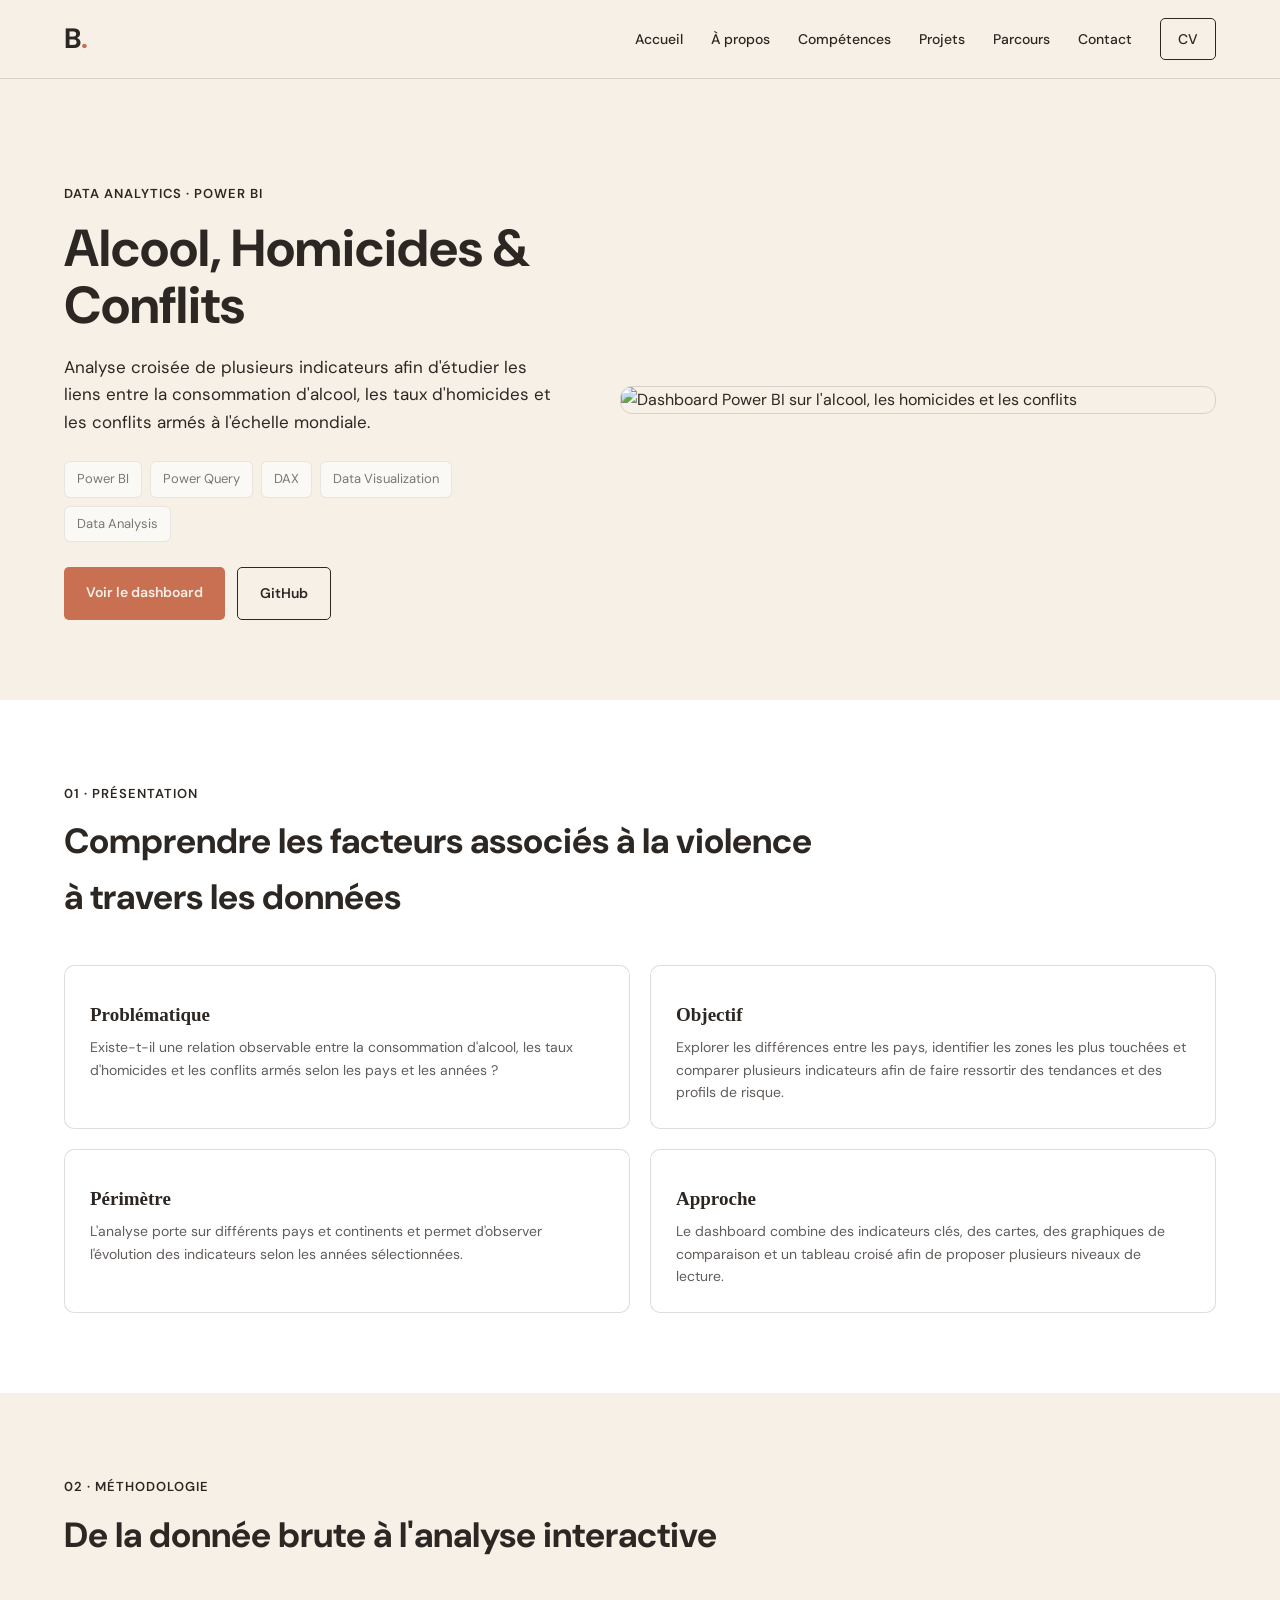
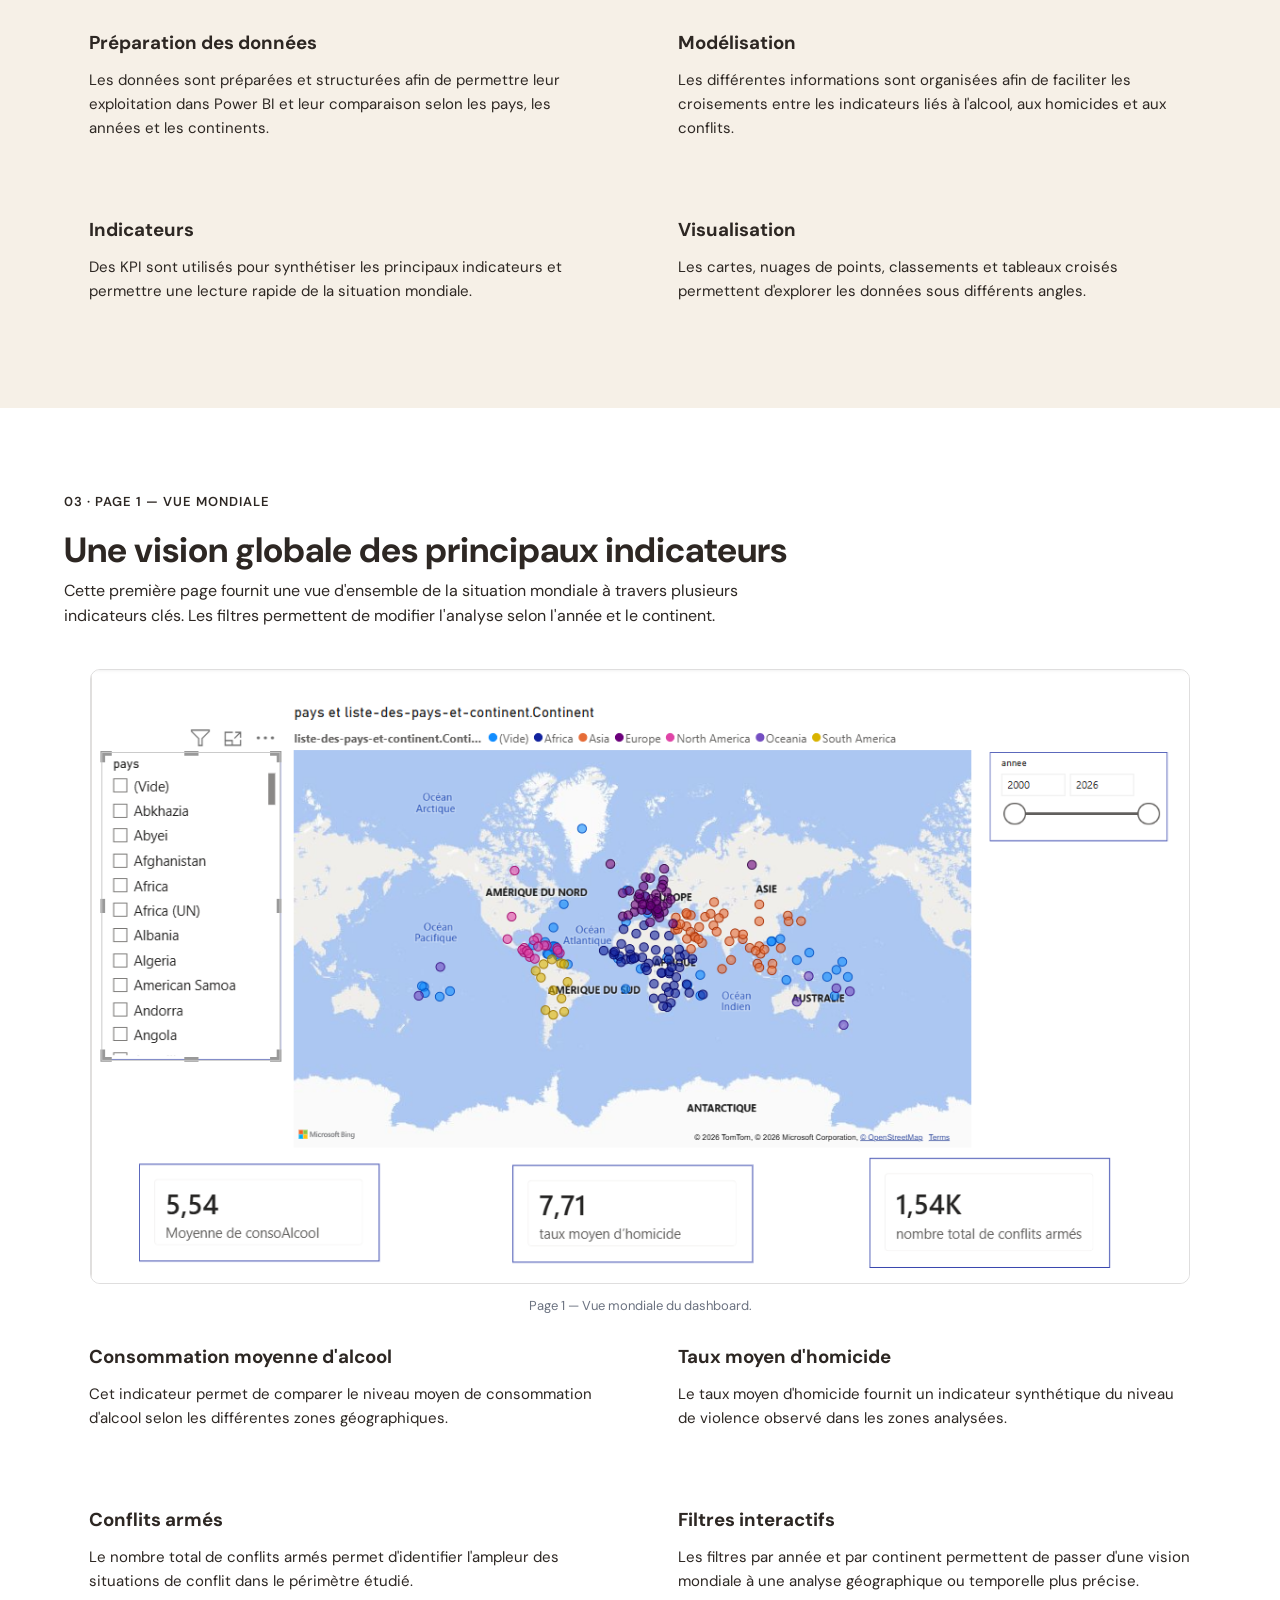
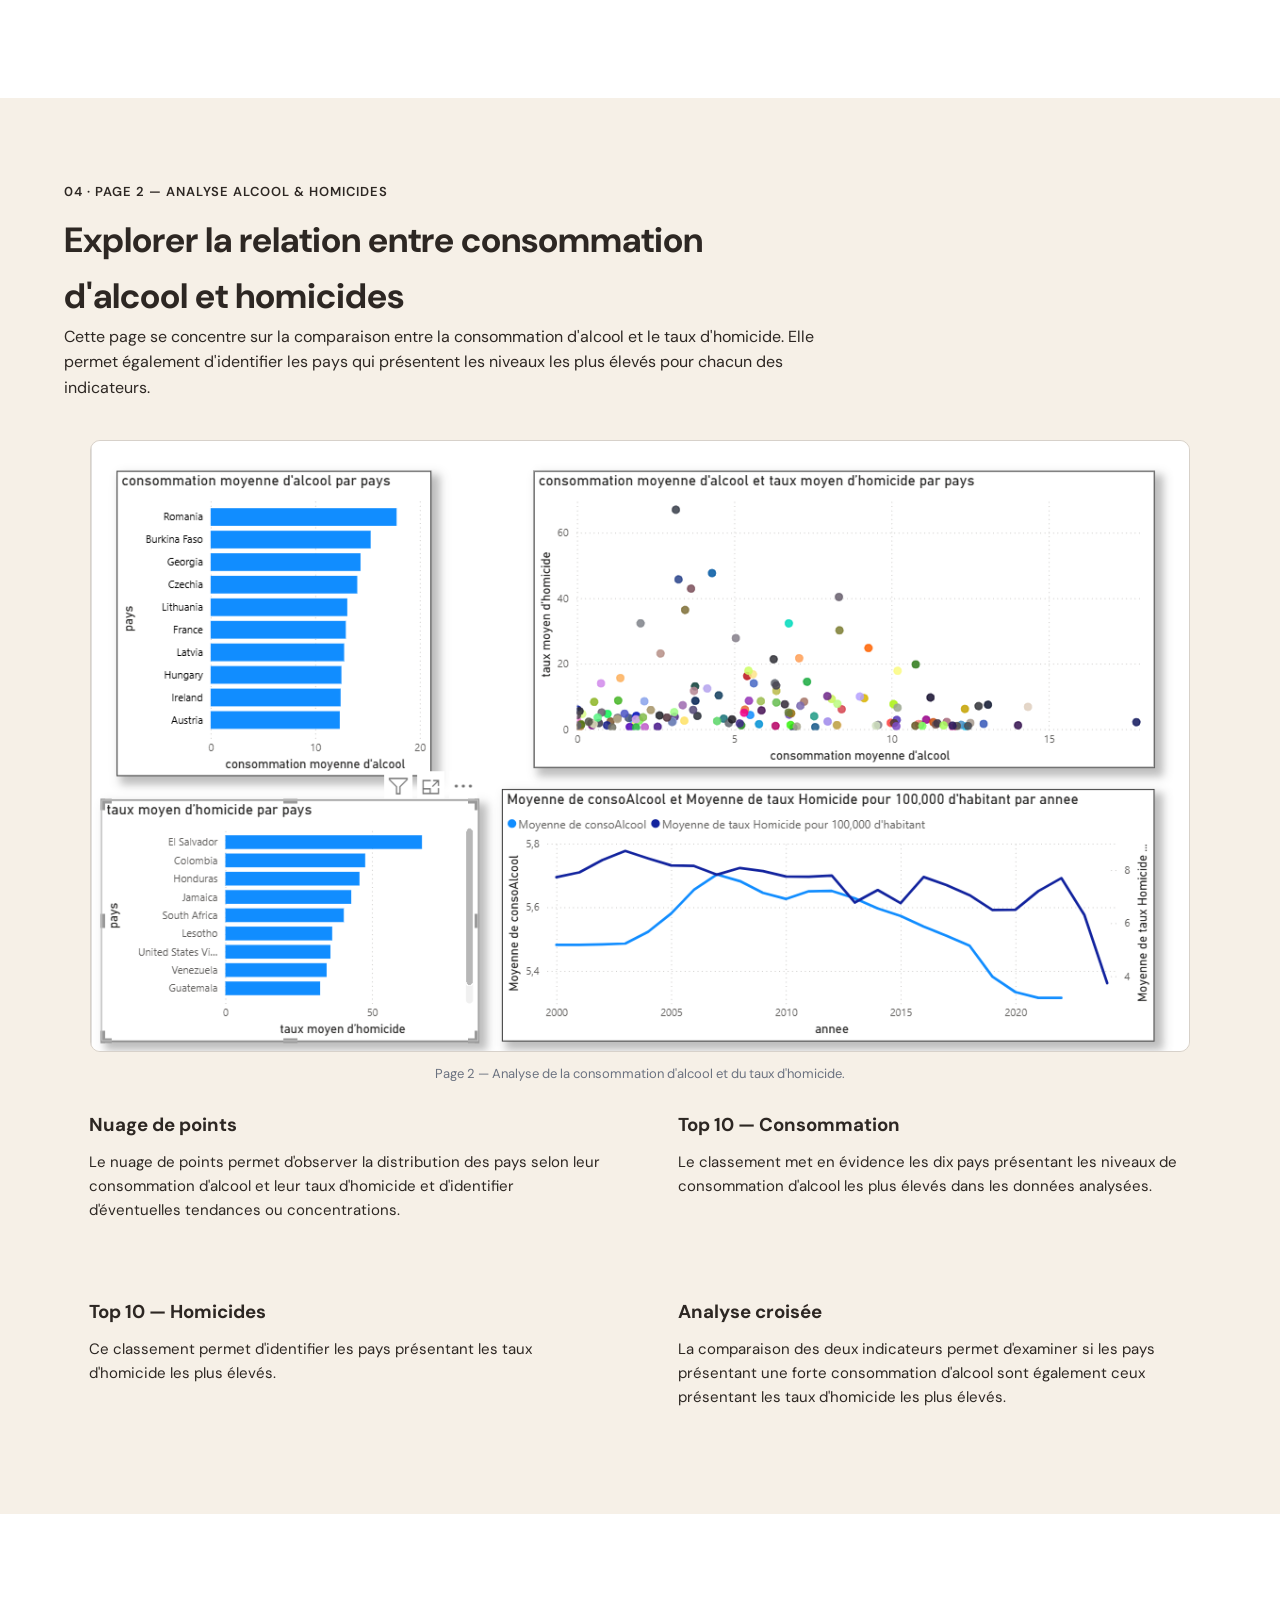
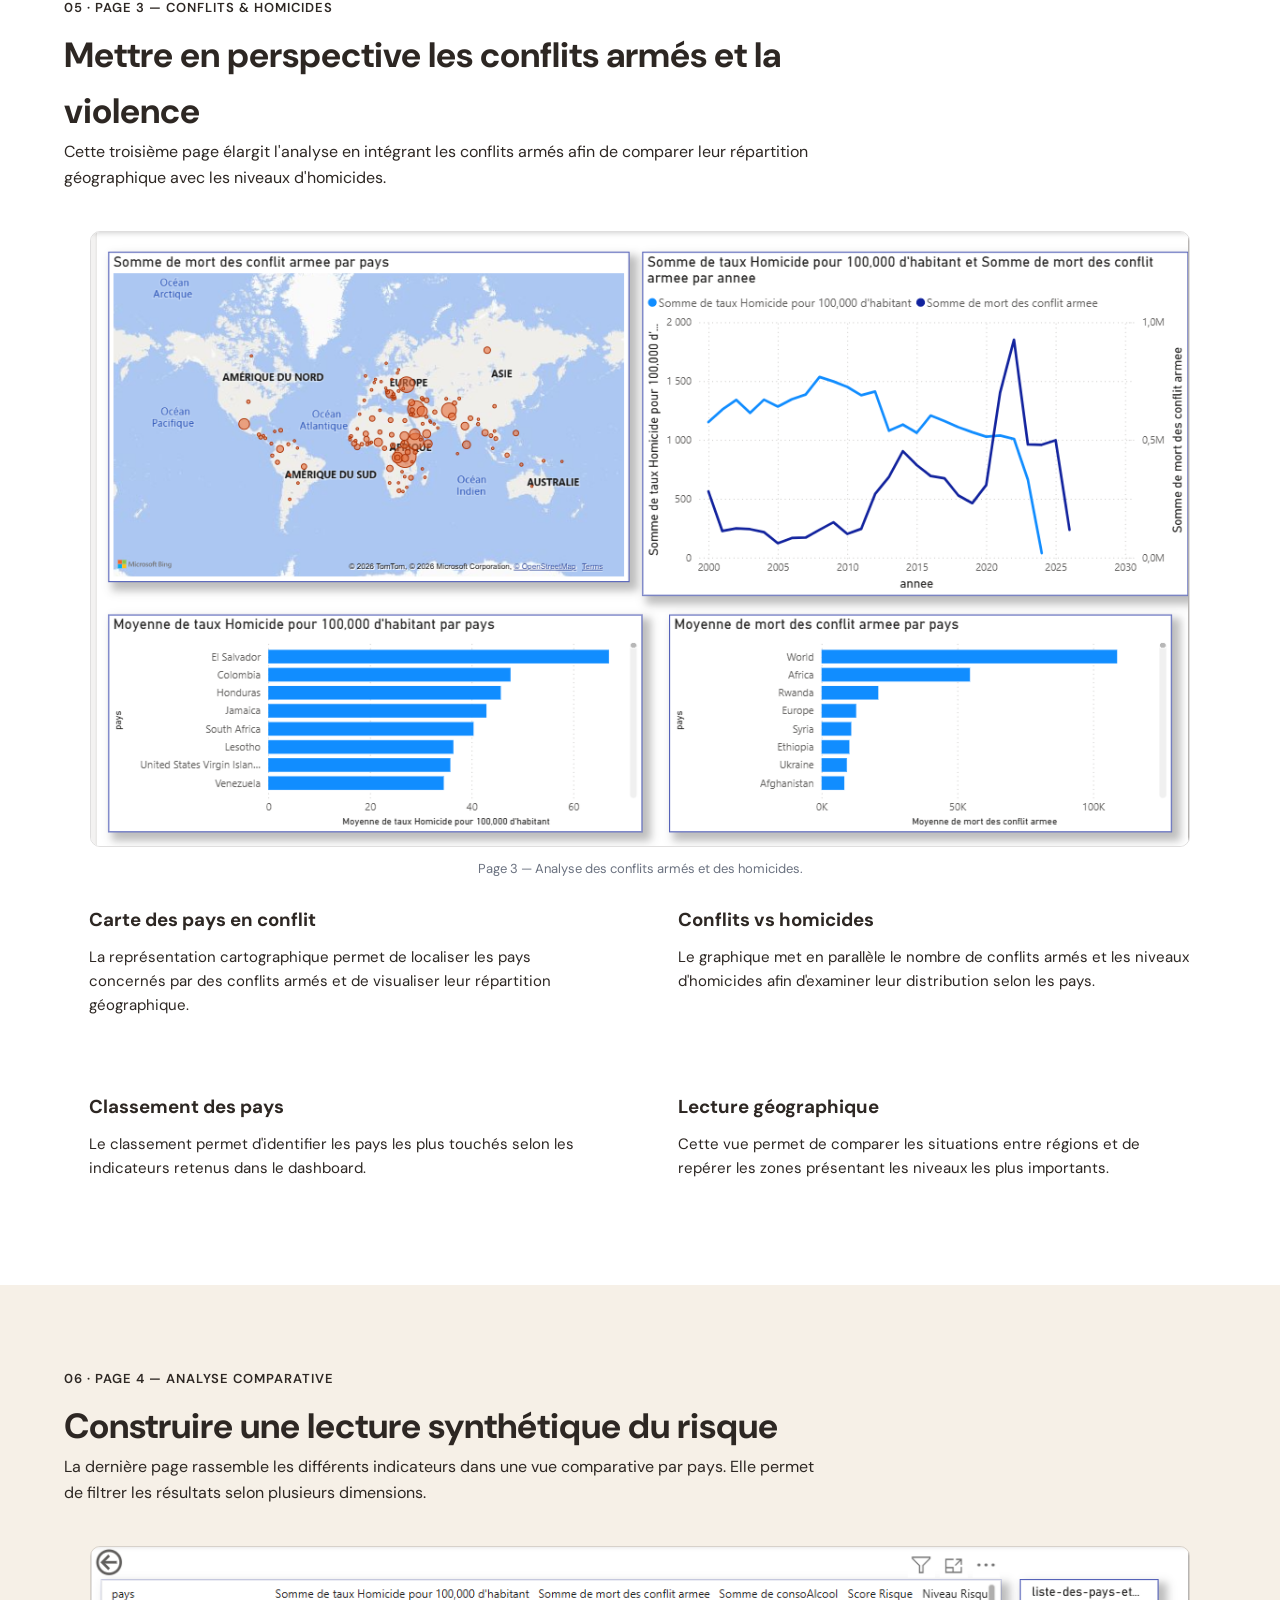
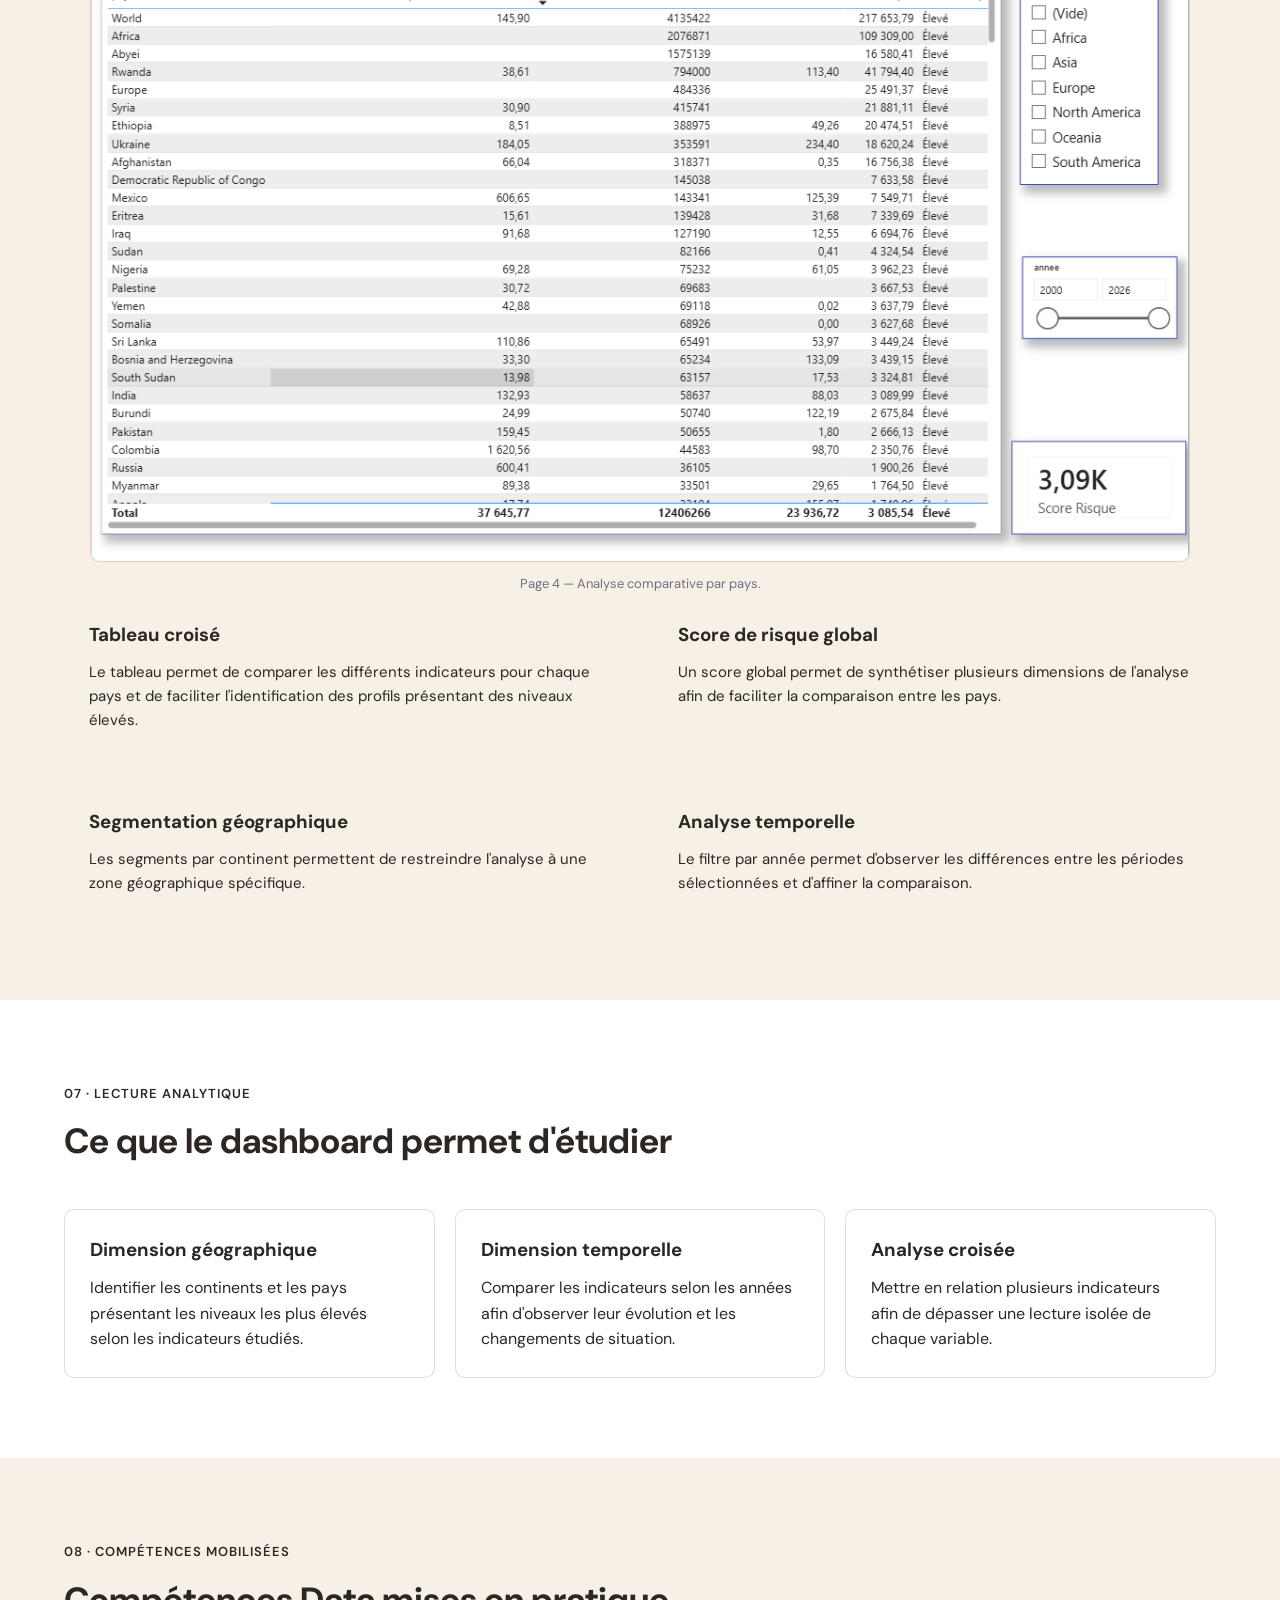
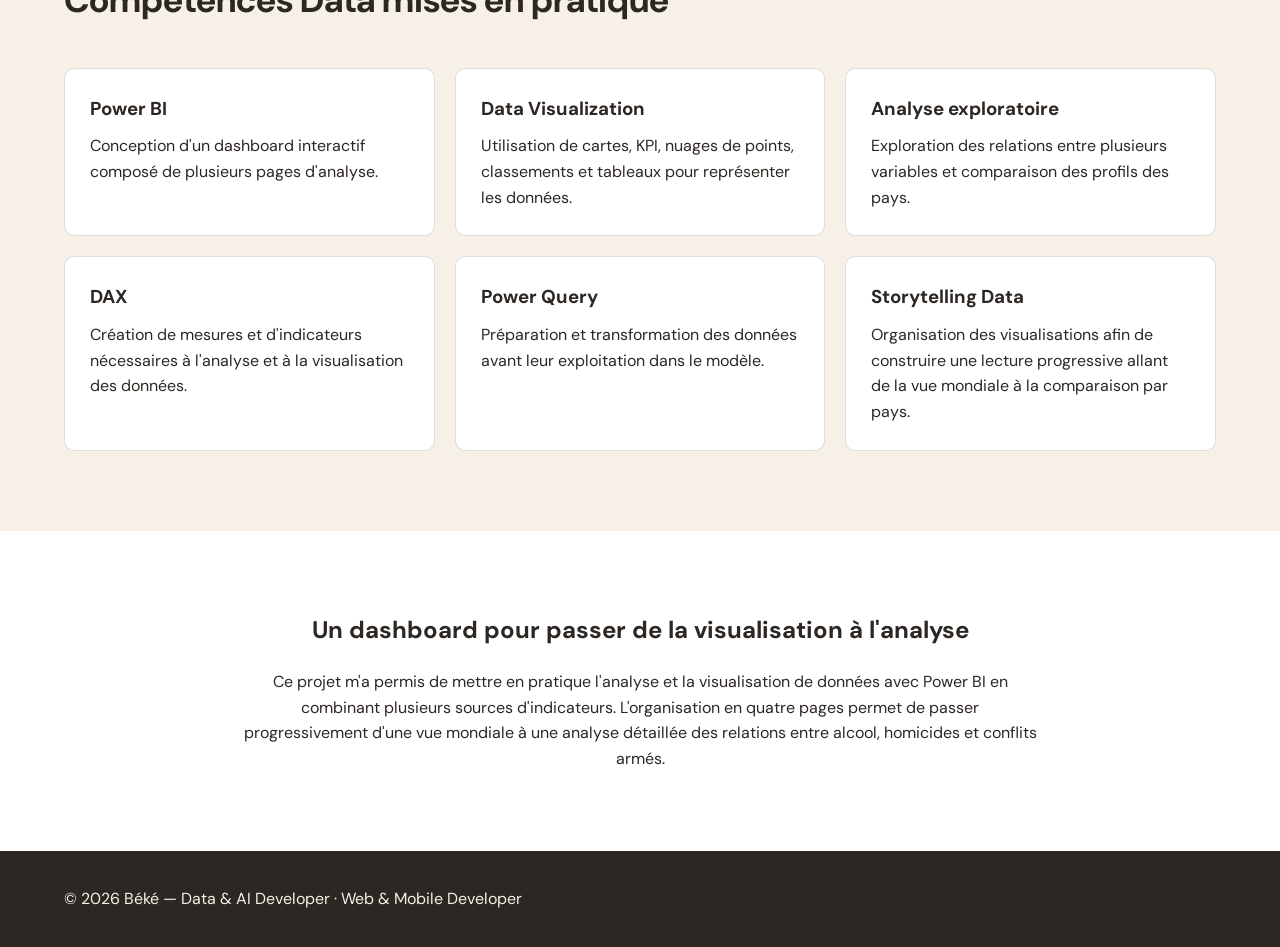
==== projets/alcool-homicides.html @ 89709f04 "modification de l'interface" ====
<!DOCTYPE html>
<html lang="fr">

<head>

    <meta charset="UTF-8">
    <meta name="viewport" content="width=device-width, initial-scale=1.0">

    <title>Alcool, Homicides & Conflits — Projet | Béké</title>

    <!-- Police -->
    <link rel="preconnect" href="https://fonts.googleapis.com">
    <link rel="preconnect" href="https://fonts.gstatic.com" crossorigin>

    <link
        href="https://fonts.googleapis.com/css2?family=DM+Sans:wght@400;500;600;700&display=swap"
        rel="stylesheet"
    >

    <!-- CSS principal -->
    <link rel="stylesheet" href="../css/style.css">

    <!-- CSS projets -->
    <link rel="stylesheet" href="../css/project-detail.css">

</head>


<body>


<!-- 
     NAVBAR
 -->

<header class="navbar">

    <div class="container nav-container">

        <a href="../index.html" class="logo">
            B<span>.</span>
        </a>

        <nav>

            <a href="../index.html">
                Accueil
            </a>

            <a href="../index.html#about">
                À propos
            </a>

            <a href="../index.html#skills">
                Compétences
            </a>

            <a href="../index.html#projects">
                Projets
            </a>

            <a href="../index.html#experience">
                Parcours
            </a>

            <a href="../index.html#contact">
                Contact
            </a>

            <a href="#" class="nav-cv">
                CV
            </a>

        </nav>

        <button
            class="menu-btn"
            aria-label="Ouvrir le menu"
        >
            ☰
        </button>

    </div>

</header>



<!-- PROJET -->

<main class="project-detail">


    <!-- HERO -->

    <section class="project-hero">

        <div class="container project-hero-grid">


            <!-- TEXTE -->

            <div>

                <span class="project-label">
                    DATA ANALYTICS · POWER BI
                </span>

                <h1>
                    Alcool, Homicides & Conflits
                </h1>

                <p>
                    Analyse croisée de plusieurs indicateurs afin
                    d'étudier les liens entre la consommation d'alcool,
                    les taux d'homicides et les conflits armés à
                    l'échelle mondiale.
                </p>


                <div class="project-tech">

                    <span>Power BI</span>
                    <span>Power Query</span>
                    <span>DAX</span>
                    <span>Data Visualization</span>
                    <span>Data Analysis</span>

                </div>


                <div class="project-actions">

                    <a href="#" class="btn-primary">
                        Voir le dashboard
                    </a>

                    <a href="#" class="btn-secondary">
                        GitHub
                    </a>

                </div>

            </div>


            <!-- IMAGE -->

            <div class="project-hero-image alcohol-hero-image">

                <img
                    src="../assets/projects/alcool-homicides/couverture.png"
                    alt="Dashboard Power BI sur l'alcool, les homicides et les conflits"
                >

            </div>

        </div>

    </section>



    <!-- PRESENTATION -->

    <section class="project-section">

        <div class="container">


            <div class="project-section-title">

                <span>
                    01 · Présentation
                </span>

                <h2>
                    Comprendre les facteurs associés à la violence
                    à travers les données
                </h2>

            </div>


            <div class="project-info-grid">


                <div class="project-info">

                    <h3>
                        Problématique
                    </h3>

                    <p>
                        Existe-t-il une relation observable entre la
                        consommation d'alcool, les taux d'homicides
                        et les conflits armés selon les pays et
                        les années ?
                    </p>

                </div>


                <div class="project-info">

                    <h3>
                        Objectif
                    </h3>

                    <p>
                        Explorer les différences entre les pays,
                        identifier les zones les plus touchées et
                        comparer plusieurs indicateurs afin de faire
                        ressortir des tendances et des profils de risque.
                    </p>

                </div>


                <div class="project-info">

                    <h3>
                        Périmètre
                    </h3>

                    <p>
                        L'analyse porte sur différents pays et
                        continents et permet d'observer l'évolution
                        des indicateurs selon les années sélectionnées.
                    </p>

                </div>


                <div class="project-info">

                    <h3>
                        Approche
                    </h3>

                    <p>
                        Le dashboard combine des indicateurs clés,
                        des cartes, des graphiques de comparaison
                        et un tableau croisé afin de proposer
                        plusieurs niveaux de lecture.
                    </p>

                </div>


            </div>

        </div>

    </section>



    <!-- MÉTHODOLOGIE -->

    <section class="project-section">

        <div class="container">


            <div class="project-section-title">

                <span>
                    02 · Méthodologie
                </span>

                <h2>
                    De la donnée brute à l'analyse interactive
                </h2>

            </div>


            <div class="analysis-grid">


                <div class="analysis-item">

                    <h3>
                        Préparation des données
                    </h3>

                    <p>
                        Les données sont préparées et structurées afin
                        de permettre leur exploitation dans Power BI
                        et leur comparaison selon les pays, les années
                        et les continents.
                    </p>

                </div>


                <div class="analysis-item">

                    <h3>
                        Modélisation
                    </h3>

                    <p>
                        Les différentes informations sont organisées
                        afin de faciliter les croisements entre les
                        indicateurs liés à l'alcool, aux homicides
                        et aux conflits.
                    </p>

                </div>


                <div class="analysis-item">

                    <h3>
                        Indicateurs
                    </h3>

                    <p>
                        Des KPI sont utilisés pour synthétiser les
                        principaux indicateurs et permettre une lecture
                        rapide de la situation mondiale.
                    </p>

                </div>


                <div class="analysis-item">

                    <h3>
                        Visualisation
                    </h3>

                    <p>
                        Les cartes, nuages de points, classements et
                        tableaux croisés permettent d'explorer les
                        données sous différents angles.
                    </p>

                </div>


            </div>

        </div>

    </section>



    <!-- PAGE 1 -->

    <section class="project-section dashboard-page">

        <div class="container">


            <div class="project-section-title">

                <span>
                    03 · Page 1 — Vue mondiale
                </span>

                <h2>
                    Une vision globale des principaux indicateurs
                </h2>

                <p>
                    Cette première page fournit une vue d'ensemble
                    de la situation mondiale à travers plusieurs
                    indicateurs clés. Les filtres permettent de
                    modifier l'analyse selon l'année et le continent.
                </p>

            </div>


            <div class="dashboard-container">

                <img
                    src="../images/alcool_1.png"
                    alt="Page 1 du dashboard - Vue mondiale"
                >

                <p class="image-caption">
                    Page 1 — Vue mondiale du dashboard.
                </p>

            </div>


            <div class="analysis-grid dashboard-analysis">


                <div class="analysis-item">

                    <h3>
                        Consommation moyenne d'alcool
                    </h3>

                    <p>
                        Cet indicateur permet de comparer le niveau
                        moyen de consommation d'alcool selon les
                        différentes zones géographiques.
                    </p>

                </div>


                <div class="analysis-item">

                    <h3>
                        Taux moyen d'homicide
                    </h3>

                    <p>
                        Le taux moyen d'homicide fournit un indicateur
                        synthétique du niveau de violence observé
                        dans les zones analysées.
                    </p>

                </div>


                <div class="analysis-item">

                    <h3>
                        Conflits armés
                    </h3>

                    <p>
                        Le nombre total de conflits armés permet
                        d'identifier l'ampleur des situations de conflit
                        dans le périmètre étudié.
                    </p>

                </div>


                <div class="analysis-item">

                    <h3>
                        Filtres interactifs
                    </h3>

                    <p>
                        Les filtres par année et par continent permettent
                        de passer d'une vision mondiale à une analyse
                        géographique ou temporelle plus précise.
                    </p>

                </div>


            </div>

        </div>

    </section>



    <!-- PAGE 2 -->

    <section class="project-section dashboard-page">

        <div class="container">


            <div class="project-section-title">

                <span>
                    04 · Page 2 — Analyse alcool & homicides
                </span>

                <h2>
                    Explorer la relation entre consommation d'alcool
                    et homicides
                </h2>

                <p>
                    Cette page se concentre sur la comparaison entre
                    la consommation d'alcool et le taux d'homicide.
                    Elle permet également d'identifier les pays qui
                    présentent les niveaux les plus élevés pour
                    chacun des indicateurs.
                </p>

            </div>


            <div class="dashboard-container">

                <img
                    src="../images/alcool_2.png"
                    alt="Page 2 du dashboard - Analyse alcool et homicides"
                >

                <p class="image-caption">
                    Page 2 — Analyse de la consommation d'alcool
                    et du taux d'homicide.
                </p>

            </div>


            <div class="analysis-grid dashboard-analysis">


                <div class="analysis-item">

                    <h3>
                        Nuage de points
                    </h3>

                    <p>
                        Le nuage de points permet d'observer la
                        distribution des pays selon leur consommation
                        d'alcool et leur taux d'homicide et d'identifier
                        d'éventuelles tendances ou concentrations.
                    </p>

                </div>


                <div class="analysis-item">

                    <h3>
                        Top 10 — Consommation
                    </h3>

                    <p>
                        Le classement met en évidence les dix pays
                        présentant les niveaux de consommation d'alcool
                        les plus élevés dans les données analysées.
                    </p>

                </div>


                <div class="analysis-item">

                    <h3>
                        Top 10 — Homicides
                    </h3>

                    <p>
                        Ce classement permet d'identifier les pays
                        présentant les taux d'homicide les plus élevés.
                    </p>

                </div>


                <div class="analysis-item">

                    <h3>
                        Analyse croisée
                    </h3>

                    <p>
                        La comparaison des deux indicateurs permet
                        d'examiner si les pays présentant une forte
                        consommation d'alcool sont également ceux
                        présentant les taux d'homicide les plus élevés.
                    </p>

                </div>


            </div>

        </div>

    </section>



    <!-- PAGE 3 -->

    <section class="project-section dashboard-page">

        <div class="container">


            <div class="project-section-title">

                <span>
                    05 · Page 3 — Conflits & homicides
                </span>

                <h2>
                    Mettre en perspective les conflits armés
                    et la violence
                </h2>

                <p>
                    Cette troisième page élargit l'analyse en intégrant
                    les conflits armés afin de comparer leur répartition
                    géographique avec les niveaux d'homicides.
                </p>

            </div>


            <div class="dashboard-container">

                <img
                    src="../images/alcool_3.png"
                    alt="Page 3 du dashboard - Analyse conflits et homicides"
                >

                <p class="image-caption">
                    Page 3 — Analyse des conflits armés et des homicides.
                </p>

            </div>


            <div class="analysis-grid dashboard-analysis">


                <div class="analysis-item">

                    <h3>
                        Carte des pays en conflit
                    </h3>

                    <p>
                        La représentation cartographique permet de
                        localiser les pays concernés par des conflits
                        armés et de visualiser leur répartition
                        géographique.
                    </p>

                </div>


                <div class="analysis-item">

                    <h3>
                        Conflits vs homicides
                    </h3>

                    <p>
                        Le graphique met en parallèle le nombre de
                        conflits armés et les niveaux d'homicides afin
                        d'examiner leur distribution selon les pays.
                    </p>

                </div>


                <div class="analysis-item">

                    <h3>
                        Classement des pays
                    </h3>

                    <p>
                        Le classement permet d'identifier les pays
                        les plus touchés selon les indicateurs retenus
                        dans le dashboard.
                    </p>

                </div>


                <div class="analysis-item">

                    <h3>
                        Lecture géographique
                    </h3>

                    <p>
                        Cette vue permet de comparer les situations
                        entre régions et de repérer les zones présentant
                        les niveaux les plus importants.
                    </p>

                </div>


            </div>

        </div>

    </section>



    <!-- PAGE 4 -->

    <section class="project-section dashboard-page">

        <div class="container">


            <div class="project-section-title">

                <span>
                    06 · Page 4 — Analyse comparative
                </span>

                <h2>
                    Construire une lecture synthétique du risque
                </h2>

                <p>
                    La dernière page rassemble les différents
                    indicateurs dans une vue comparative par pays.
                    Elle permet de filtrer les résultats selon
                    plusieurs dimensions.
                </p>

            </div>


            <div class="dashboard-container">

                <img
                    src="../images/alcool_4.png"
                    alt="Page 4 du dashboard - Analyse comparative"
                >

                <p class="image-caption">
                    Page 4 — Analyse comparative par pays.
                </p>

            </div>


            <div class="analysis-grid dashboard-analysis">


                <div class="analysis-item">

                    <h3>
                        Tableau croisé
                    </h3>

                    <p>
                        Le tableau permet de comparer les différents
                        indicateurs pour chaque pays et de faciliter
                        l'identification des profils présentant
                        des niveaux élevés.
                    </p>

                </div>


                <div class="analysis-item">

                    <h3>
                        Score de risque global
                    </h3>

                    <p>
                        Un score global permet de synthétiser plusieurs
                        dimensions de l'analyse afin de faciliter
                        la comparaison entre les pays.
                    </p>

                </div>


                <div class="analysis-item">

                    <h3>
                        Segmentation géographique
                    </h3>

                    <p>
                        Les segments par continent permettent de
                        restreindre l'analyse à une zone géographique
                        spécifique.
                    </p>

                </div>


                <div class="analysis-item">

                    <h3>
                        Analyse temporelle
                    </h3>

                    <p>
                        Le filtre par année permet d'observer les
                        différences entre les périodes sélectionnées
                        et d'affiner la comparaison.
                    </p>

                </div>


            </div>

        </div>

    </section>



    <!-- PRINCIPAUX ENSEIGNEMENTS -->

    <section class="project-section">

        <div class="container">


            <div class="project-section-title">

                <span>
                    07 · Lecture analytique
                </span>

                <h2>
                    Ce que le dashboard permet d'étudier
                </h2>

            </div>


            <div class="insights">


                <div class="insight">

                    <h3>
                        Dimension géographique
                    </h3>

                    <p>
                        Identifier les continents et les pays présentant
                        les niveaux les plus élevés selon les indicateurs
                        étudiés.
                    </p>

                </div>


                <div class="insight">

                    <h3>
                        Dimension temporelle
                    </h3>

                    <p>
                        Comparer les indicateurs selon les années afin
                        d'observer leur évolution et les changements
                        de situation.
                    </p>

                </div>


                <div class="insight">

                    <h3>
                        Analyse croisée
                    </h3>

                    <p>
                        Mettre en relation plusieurs indicateurs afin
                        de dépasser une lecture isolée de chaque
                        variable.
                    </p>

                </div>


            </div>

        </div>

    </section>



    <!-- COMPÉTENCES -->

    <section class="project-section">

        <div class="container">


            <div class="project-section-title">

                <span>
                    08 · Compétences mobilisées
                </span>

                <h2>
                    Compétences Data mises en pratique
                </h2>

            </div>


            <div class="insights">


                <div class="insight">

                    <h3>
                        Power BI
                    </h3>

                    <p>
                        Conception d'un dashboard interactif composé
                        de plusieurs pages d'analyse.
                    </p>

                </div>


                <div class="insight">

                    <h3>
                        Data Visualization
                    </h3>

                    <p>
                        Utilisation de cartes, KPI, nuages de points,
                        classements et tableaux pour représenter
                        les données.
                    </p>

                </div>


                <div class="insight">

                    <h3>
                        Analyse exploratoire
                    </h3>

                    <p>
                        Exploration des relations entre plusieurs
                        variables et comparaison des profils des pays.
                    </p>

                </div>


                <div class="insight">

                    <h3>
                        DAX
                    </h3>

                    <p>
                        Création de mesures et d'indicateurs nécessaires
                        à l'analyse et à la visualisation des données.
                    </p>

                </div>


                <div class="insight">

                    <h3>
                        Power Query
                    </h3>

                    <p>
                        Préparation et transformation des données
                        avant leur exploitation dans le modèle.
                    </p>

                </div>


                <div class="insight">

                    <h3>
                        Storytelling Data
                    </h3>

                    <p>
                        Organisation des visualisations afin de
                        construire une lecture progressive allant
                        de la vue mondiale à la comparaison par pays.
                    </p>

                </div>


            </div>

        </div>

    </section>



    <!-- CONCLUSION -->

    <section class="project-section">

        <div class="container">


            <div class="project-conclusion">

                <h2>
                    Un dashboard pour passer de la visualisation
                    à l'analyse
                </h2>

                <p>
                    Ce projet m'a permis de mettre en pratique
                    l'analyse et la visualisation de données avec
                    Power BI en combinant plusieurs sources
                    d'indicateurs. L'organisation en quatre pages
                    permet de passer progressivement d'une vue
                    mondiale à une analyse détaillée des relations
                    entre alcool, homicides et conflits armés.
                </p>

            </div>

        </div>

    </section>


</main>



<!-- 
     FOOTER
 -->

<footer>

    <div class="container">

        <p>
            © 2026 Béké — Data & AI Developer · Web & Mobile Developer
        </p>

    </div>

</footer>


</body>
</html>
---- css/style.css ----
/* RESET*/

* {
    margin: 0;
    padding: 0;
    box-sizing: border-box;
    scroll-behavior: smooth;
}


:root {

    --cream: #F6F0E7;
    --terracotta: #C96F52;
    --beige: #E9DED1;
    --peach: #F3E2D8;
    --brown: #2D2723;

    --border: rgba(45, 39, 35, .15);

}


body {

    font-family: "DM Sans", sans-serif;

    background: var(--cream);

    color: var(--brown);

    line-height: 1.6;

}


img {

    max-width: 100%;
    display: block;

}


a {

    text-decoration: none;
    color: inherit;

}


button,
input,
textarea {

    font-family: inherit;

}


.container {

    width: min(90%, 1200px);

    margin: auto;

}


/* NAVBAR */

.navbar {

    position: fixed;

    top: 0;
    left: 0;

    width: 100%;

    background: rgba(246, 240, 231, .96);

    border-bottom: 1px solid var(--border);

    z-index: 1000;

}


.nav-container {

    height: 78px;

    display: flex;

    align-items: center;

    justify-content: space-between;

}


.logo {

    font-size: 28px;

    font-weight: 700;

    letter-spacing: -1px;

}


.logo span {

    color: var(--terracotta);

}



nav {

    display: flex;

    align-items: center;

    gap: 28px;

}


nav a {

    font-size: 14px;

    font-weight: 500;

    transition: .25s;

}


nav a:hover {

    color: var(--terracotta);

}


.nav-cv {

    padding: 9px 17px;

    border: 1px solid var(--brown);

    border-radius: 5px;

}


.nav-cv:hover {

    background: var(--brown);

    color: var(--cream);

}


.menu-btn {

    display: none;

    border: none;

    background: transparent;

    font-size: 25px;

    cursor: pointer;

    color: var(--brown);

}


/* HERO*/

.hero {

    min-height: 100vh;

    padding-top: 150px;
    padding-bottom: 100px;

    display: flex;

    align-items: center;

}


.hero-grid {

    display: grid;

    grid-template-columns: 1.05fr .95fr;

    gap: 80px;

    align-items: center;

}


.status {

    display: inline-flex;

    align-items: center;

    gap: 9px;

    padding: 7px 13px;

    background: var(--peach);

    border-radius: 30px;

    font-size: 12px;

    font-weight: 600;

    margin-bottom: 18px;

}


.status span {

    width: 7px;
    height: 7px;

    background: var(--terracotta);

    border-radius: 50%;

}


.location {

    font-size: 13px;

    margin-bottom: 28px;

    opacity: .7;

}


.hero h1 {

    font-family: "Playfair Display", serif;

    font-size: clamp(45px, 6vw, 78px);

    line-height: 1.02;

    letter-spacing: -2px;

    max-width: 800px;

}


.hero h1 em {

    color: var(--terracotta);

    font-style: normal;

}


.hero-description {

    max-width: 620px;

    margin-top: 30px;

    font-size: 17px;

    color: rgba(45,39,35,.78);

}


.hero-description strong {

    color: var(--brown);

}


.hero-actions {

    display: flex;

    gap: 14px;

    margin-top: 35px;

}


.btn-primary,
.btn-secondary {

    padding: 14px 22px;

    border-radius: 5px;

    font-size: 14px;

    font-weight: 600;

    transition: .25s;

}


.btn-primary {

    background: var(--terracotta);

    color: var(--cream);

}


.btn-primary:hover {

    background: var(--brown);

}


.btn-primary span {

    margin-left: 10px;

}


.btn-secondary {

    border: 1px solid var(--brown);

}


.btn-secondary:hover {

    background: var(--brown);

    color: var(--cream);

}


.hero-tech {

    display: flex;

    gap: 10px;

    flex-wrap: wrap;

    margin-top: 45px;

}


.hero-tech span {

    padding: 6px 12px;

    border: 1px solid var(--border);

    font-size: 11px;

    border-radius: 3px;

}


/* HERO VISUAL */

.hero-visual {

    position: relative;

    min-height: 550px;

    display: flex;

    align-items: center;

    justify-content: center;

}


.visual-frame {

    width: 390px;
    height: 480px;

    background: var(--beige);

    padding: 14px;

    transform: rotate(2deg);

}


.visual-frame img {

    width: 100%;
    height: 100%;

    object-fit: cover;

    filter: saturate(.85);

}


.data-decoration {

    position: absolute;

    right: 0;

    bottom: 30px;

    width: 150px;

    padding: 18px;

    background: var(--brown);

    color: var(--cream);

}


.data-line {

    height: 1px;

    background: var(--terracotta);

    margin-bottom: 15px;

}


.data-bars {

    height: 60px;

    display: flex;

    align-items: end;

    gap: 7px;

}


.data-bars span {

    width: 14px;

    background: var(--terracotta);

}


.data-bars span:nth-child(1) {
    height: 25%;
}

.data-bars span:nth-child(2) {
    height: 55%;
}

.data-bars span:nth-child(3) {
    height: 40%;
}

.data-bars span:nth-child(4) {
    height: 80%;
}

.data-bars span:nth-child(5) {
    height: 65%;
}


.data-decoration small {

    display: block;

    margin-top: 14px;

    font-size: 9px;

    letter-spacing: 2px;

}


.code-decoration {

    position: absolute;

    left: 20px;

    top: 70px;

    color: var(--terracotta);

    font-size: 28px;

    font-weight: 700;

}


/* GENERAL SECTIONS*/

section {

    padding: 110px 0;

}


.section-label {

    font-size: 11px;

    letter-spacing: 2px;

    font-weight: 700;

    color: var(--terracotta);

    margin-bottom: 40px;

}


.section-heading {

    max-width: 750px;

    margin-bottom: 65px;

}


.section-heading h2,
.about-grid h2 {

    font-family: "Playfair Display", serif;

    font-size: clamp(38px, 5vw, 62px);

    line-height: 1.08;

    letter-spacing: -1px;

}


.section-heading h2 span,
.about-grid h2 span,
.contact h2 span {

    color: var(--terracotta);

}


.section-heading p {

    margin-top: 20px;

    max-width: 550px;

    opacity: .7;

}


/* ABOUT */

.about {

    background: var(--beige);

}


.about-grid {

    display: grid;

    grid-template-columns: 1fr 1fr;

    gap: 100px;

    align-items: start;

}


.about-text {

    max-width: 560px;

}


.about-text p {

    margin-bottom: 20px;

    font-size: 16px;

}


.text-link {

    display: inline-block;

    margin-top: 15px;

    font-weight: 600;

    color: var(--terracotta);

}


.about-numbers {

    display: grid;

    grid-template-columns: repeat(4,1fr);

    margin-top: 80px;

    border-top: 1px solid var(--border);

}


.about-numbers div {

    padding: 25px 10px;

    border-right: 1px solid var(--border);

}


.about-numbers strong {

    display: block;

    font-family: "Playfair Display", serif;

    font-size: 32px;

}


.about-numbers span {

    font-size: 13px;

    opacity: .7;

}


/* SKILLS */

.skills {

    background: var(--cream);

}


.skills-list {

    border-top: 1px solid var(--border);

}


.skill-row {

    display: grid;

    grid-template-columns: 260px 1fr;

    gap: 40px;

    padding: 32px 0;

    border-bottom: 1px solid var(--border);

}


.skill-title {

    font-weight: 700;

    font-size: 14px;

}


.skill-title span {

    color: var(--terracotta);

    margin-right: 15px;

}


.skill-tags {

    display: flex;

    flex-wrap: wrap;

    gap: 9px;

}


.skill-tags span {

    background: var(--peach);

    padding: 8px 13px;

    font-size: 12px;

}


/* PROJECTS */

.projects {

    background: var(--brown);

    color: var(--cream);

}


.projects .section-label {

    color: var(--terracotta);

}


.projects-heading p {

    color: rgba(246,240,231,.7);

}


.project-grid {

    display: grid;

    grid-template-columns: repeat(2, 1fr);

    gap: 35px;

}


.project-card {

    background: var(--cream);

    color: var(--brown);

}


.project-large {

    grid-column: span 2;

}


.project-image {

    height: 360px;

    position: relative;

    overflow: hidden;

    background: var(--beige);

}


.project-card:not(.project-large) .project-image {

    height: 300px;

}


.project-image img {

    width: 100%;
    height: 100%;

    object-fit: cover;

    transition: .4s;

}


.project-card:hover .project-image img {

    transform: scale(1.025);

}


.project-number {

    position: absolute;

    top: 15px;
    right: 15px;

    background: var(--cream);

    color: var(--brown);

    padding: 7px 10px;

    font-size: 11px;

}


.project-info {

    padding: 28px;

}


.project-meta {

    display: flex;

    justify-content: space-between;

    font-size: 10px;

    letter-spacing: 1.5px;

    color: var(--terracotta);

    font-weight: 700;

}


.project-info h3 {

    font-family: "Playfair Display", serif;

    font-size: 31px;

    margin: 14px 0;

    line-height: 1.1;

}


.project-info p {

    max-width: 650px;

    font-size: 14px;

    opacity: .75;

}


.project-tech {

    margin-top: 20px;

    font-size: 11px;

    opacity: .6;

}


.project-link {

    display: inline-flex;

    gap: 12px;

    margin-top: 25px;

    color: var(--terracotta);

    font-size: 13px;

    font-weight: 700;

}


/* JOURNEY */

.journey {

    background: var(--cream);

}


.timeline {

    max-width: 850px;

    margin-left: auto;

}


.timeline-item {

    padding: 35px 0;

    border-top: 1px solid var(--border);

}


.timeline-date {

    color: var(--terracotta);

    font-size: 12px;

    font-weight: 700;

}


.timeline-item h3 {

    font-family: "Playfair Display", serif;

    font-size: 27px;

    margin: 8px 0;

}


.timeline-item p {

    max-width: 600px;

    font-size: 14px;

    opacity: .7;

}


/* CONTACT */

.contact {

    background: var(--peach);

}


.contact-box {

    display: grid;

    grid-template-columns: 1.3fr .7fr;

    gap: 80px;

    align-items: end;

}


.contact h2 {

    font-family: "Playfair Display", serif;

    font-size: clamp(40px, 5vw, 65px);

    line-height: 1.05;

}


.contact p {

    margin-top: 20px;

    opacity: .7;

}


.contact-links {

    display: flex;

    flex-direction: column;

    gap: 13px;

}


.contact-links a {

    font-size: 14px;

    border-bottom: 1px solid var(--border);

    padding-bottom: 10px;

}


.contact-links a:hover {

    color: var(--terracotta);

}


.contact-form {

    max-width: 700px;

    margin: 70px auto 0;

    display: flex;

    flex-direction: column;

    gap: 14px;

}


.contact-form input,
.contact-form textarea {

    width: 100%;

    border: 1px solid var(--border);

    background: var(--cream);

    padding: 15px;

    outline: none;

    color: var(--brown);

    resize: vertical;

}


.contact-form input:focus,
.contact-form textarea:focus {

    border-color: var(--terracotta);

}


.contact-form button {

    background: var(--brown);

    color: var(--cream);

    border: none;

    padding: 15px;

    cursor: pointer;

    font-weight: 600;

}


.contact-form button:hover {

    background: var(--terracotta);

}


/* FOOTER */

footer {

    background: var(--brown);

    color: var(--cream);

    padding: 35px 0;

}


.footer-content {

    display: flex;

    justify-content: space-between;

    align-items: center;

}


.footer-content strong {

    font-size: 25px;

}


.footer-content p {

    font-size: 12px;

    opacity: .65;

}


/* RESPONSIVE */

@media(max-width:900px) {

    .hero-grid,
    .about-grid,
    .contact-box {

        grid-template-columns: 1fr;

    }


    .hero-visual {

        min-height: 500px;

    }


    .project-grid {

        grid-template-columns: 1fr;

    }


    .project-large {

        grid-column: auto;

    }


    .skill-row {

        grid-template-columns: 1fr;

        gap: 20px;

    }

}


@media(max-width:700px) {

    .nav-container {

        height: 70px;

    }


    nav {

        position: absolute;

        top: 70px;
        left: 0;

        width: 100%;

        background: var(--cream);

        border-bottom: 1px solid var(--border);

        display: none;

        flex-direction: column;

        align-items: flex-start;

        padding: 25px;

    }


    nav.active {

        display: flex;

    }


    .menu-btn {

        display: block;

    }


    .hero {

        padding-top: 120px;

    }


    .hero h1 {

        font-size: 45px;

    }


    .hero-actions {

        flex-direction: column;

        align-items: stretch;

    }


    .hero-visual {

        min-height: 400px;

    }


    .visual-frame {

        width: 280px;

        height: 350px;

    }


    .data-decoration {

        right: 0;

        bottom: 0;

    }


    .about-numbers {

        grid-template-columns: repeat(2,1fr);

    }


    .project-image,
    .project-card:not(.project-large) .project-image {

        height: 240px;

    }


    @media(max-width:1000px){

    .project-grid{
        grid-template-columns:repeat(2,1fr);
    }

}


    @media(max-width:700px){

    .project-grid{
        grid-template-columns:1fr;
    }

    .project-image{
        height:190px;
    }

    }


    .footer-content {

        flex-direction: column;

        align-items: flex-start;

        gap: 20px;

    }

}
/*  PROJECTS - PORTFOLIO  */

.projects-header{
    max-width:700px;
    margin:0 auto 45px;
    text-align:center;
}

.projects-header .section-label{
    display:inline-block;
    color:var(--primary);
    font-size:13px;
    font-weight:600;
    letter-spacing:1.5px;
    margin-bottom:10px;
}

.projects-header p{
    margin-top:15px;
}


.project-grid{
    display:grid;
    grid-template-columns:repeat(3,1fr);
    gap:22px;
}


.project-card{
    background:#fff;
    border:1px solid var(--border);
    border-radius:12px;
    overflow:hidden;
    transition:.3s;
}


.project-card:hover{
    transform:translateY(-5px);
}


.project-image{
    position:relative;
    height:160px;
    overflow:hidden;
}


.project-image img{
    width:100%;
    height:100%;
    object-fit:cover;
}


.project-category{
    position:absolute;
    top:12px;
    left:12px;

    background:rgba(255,255,255,.92);
    color:var(--primary);

    padding:5px 9px;
    border-radius:5px;

    font-size:11px;
    font-weight:600;
}


.project-card .content{
    padding:18px;
}


.project-year{
    font-size:12px;
    color:#6b7280;
}


.project-card h3{
    margin:5px 0 8px;
    font-size:19px;
}


.project-card p{
    font-size:13px;
    line-height:1.6;
    margin-bottom:14px;
}


.project-tags{
    display:flex;
    flex-wrap:wrap;
    gap:6px;
    margin-bottom:15px;
}


.project-tags span{
    font-size:11px;
    padding:4px 8px;
    background:var(--light);
    border:1px solid var(--border);
    border-radius:4px;
}


.project-link{
    color:var(--primary);
    font-size:13px;
    font-weight:600;
}


.projects-footer{
    text-align:center;
    margin-top:40px;
}
---- css/project-detail.css ----
/* PROJECT DETAIL PAGES */

.project-detail{
    padding-top:120px;
    background:var(--light);
}


/* HERO */

.project-hero{
    padding:60px 0 80px;
    
}


.project-hero-grid{
    display:grid;
    grid-template-columns:1fr 1.2fr;
    align-items:center;
    gap:60px;
}


.project-label{
    display:inline-block;
    color:var(--primary);
    font-size:13px;
    font-weight:600;
    letter-spacing:1px;
    margin-bottom:15px;
}


.project-hero h1{
    font-size:52px;
    line-height:1.1;
    color:var(--secondary);
    margin-bottom:20px;
}


.project-hero p{
    max-width:600px;
    font-size:17px;
}


.project-hero-image img{
    width:100%;
    border-radius:12px;
    border:1px solid var(--border);
}


/* TECHNOLOGIES */

.project-tech{
    display:flex;
    flex-wrap:wrap;
    gap:8px;
    margin:25px 0;
}


.project-tech span{
    padding:7px 12px;
    background:white;
    border:1px solid var(--border);
    border-radius:6px;
    font-size:13px;
}


/* BUTTONS */

.project-actions{
    display:flex;
    gap:12px;
    flex-wrap:wrap;
}


/* SECTION */

.project-section{
    padding:80px 0;
}


.project-section:nth-child(even){
    background:white;
}


.project-section-title{
    max-width:750px;
    margin-bottom:40px;
}


.project-section-title span{
    color:var(--primary);
    font-size:13px;
    font-weight:600;
    text-transform:uppercase;
    letter-spacing:1px;
}


.project-section-title h2{
    font-size:35px;
    color:var(--secondary);
    margin-top:8px;
}


/* INFORMATION GRID */

.project-info-grid{
    display:grid;
    grid-template-columns:repeat(2,1fr);
    gap:20px;
}


.project-info{
    padding:25px;
    background:white;
    border:1px solid var(--border);
    border-radius:10px;
}


.project-info h3{
    color:var(--secondary);
    margin-bottom:10px;
    font-size:19px;
}


/* DASHBOARD */

.dashboard-container{
    max-width:1100px;
    margin:auto;
}


.dashboard-container img{
    display:block;
    width:100%;
    border:1px solid var(--border);
    border-radius:10px;
}


.image-caption{
    text-align:center;
    font-size:13px;
    color:#6b7280;
    margin-top:12px;
}


/* ANALYSIS */

.analysis-grid{
    display:grid;
    grid-template-columns:repeat(2,1fr);
    gap:25px;
}


.analysis-item{
    padding:25px;
    background:var(--light);
    border-left:4px solid var(--primary);
}


.analysis-item h3{
    color:var(--secondary);
    margin-bottom:10px;
}


.analysis-item p{
    font-size:15px;
}


/* INSIGHTS */

.insights{
    display:grid;
    grid-template-columns:repeat(3,1fr);
    gap:20px;
}


.insight{
    padding:25px;
    background:white;
    border:1px solid var(--border);
    border-radius:10px;
}


.insight h3{
    color:var(--secondary);
    margin-bottom:10px;
}


/* CONCLUSION */

.project-conclusion{
    max-width:800px;
    margin:auto;
    text-align:center;
}


.project-conclusion h2{
    color:var(--secondary);
    margin-bottom:20px;
}


/* RESPONSIVE */

@media(max-width:900px){

    .project-hero-grid{
        grid-template-columns:1fr;
    }

    .project-hero h1{
        font-size:40px;
    }

    .analysis-grid,
    .project-info-grid{
        grid-template-columns:1fr;
    }

    .insights{
        grid-template-columns:1fr;
    }

}


@media(max-width:700px){

    .project-detail{
        padding-top:90px;
    }

    .project-hero{
        padding:40px 0 60px;
    }

    .project-hero h1{
        font-size:34px;
    }

    .project-section{
        padding:60px 0;
    }

    .project-section-title h2{
        font-size:28px;
    }

}
/* IMAGE CHAT&GO */
.chatgo-image {
    display: flex;
    justify-content: center;
    align-items: center;
}

.chatgo-image img {
    width: 320px;
    max-width: 100%;
    height: auto;
    object-fit: contain;
    border-radius: 20px;
}
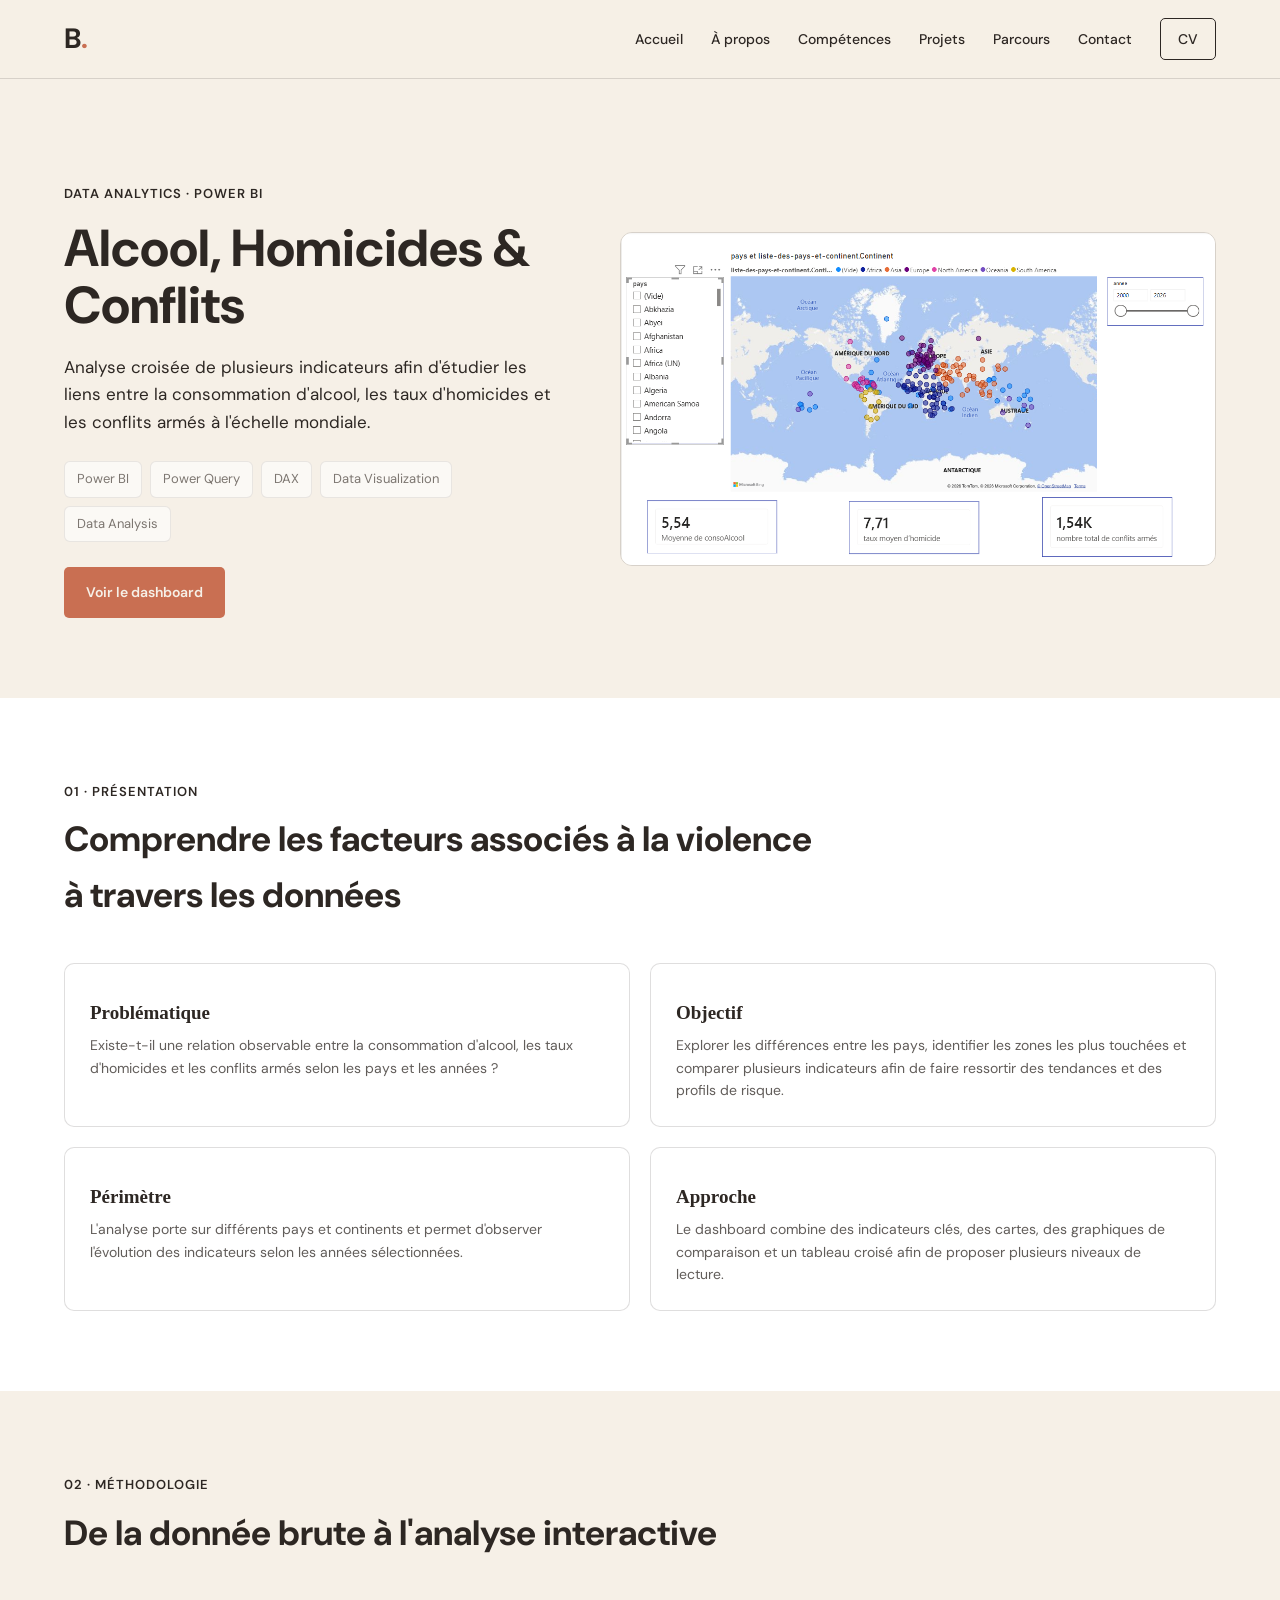
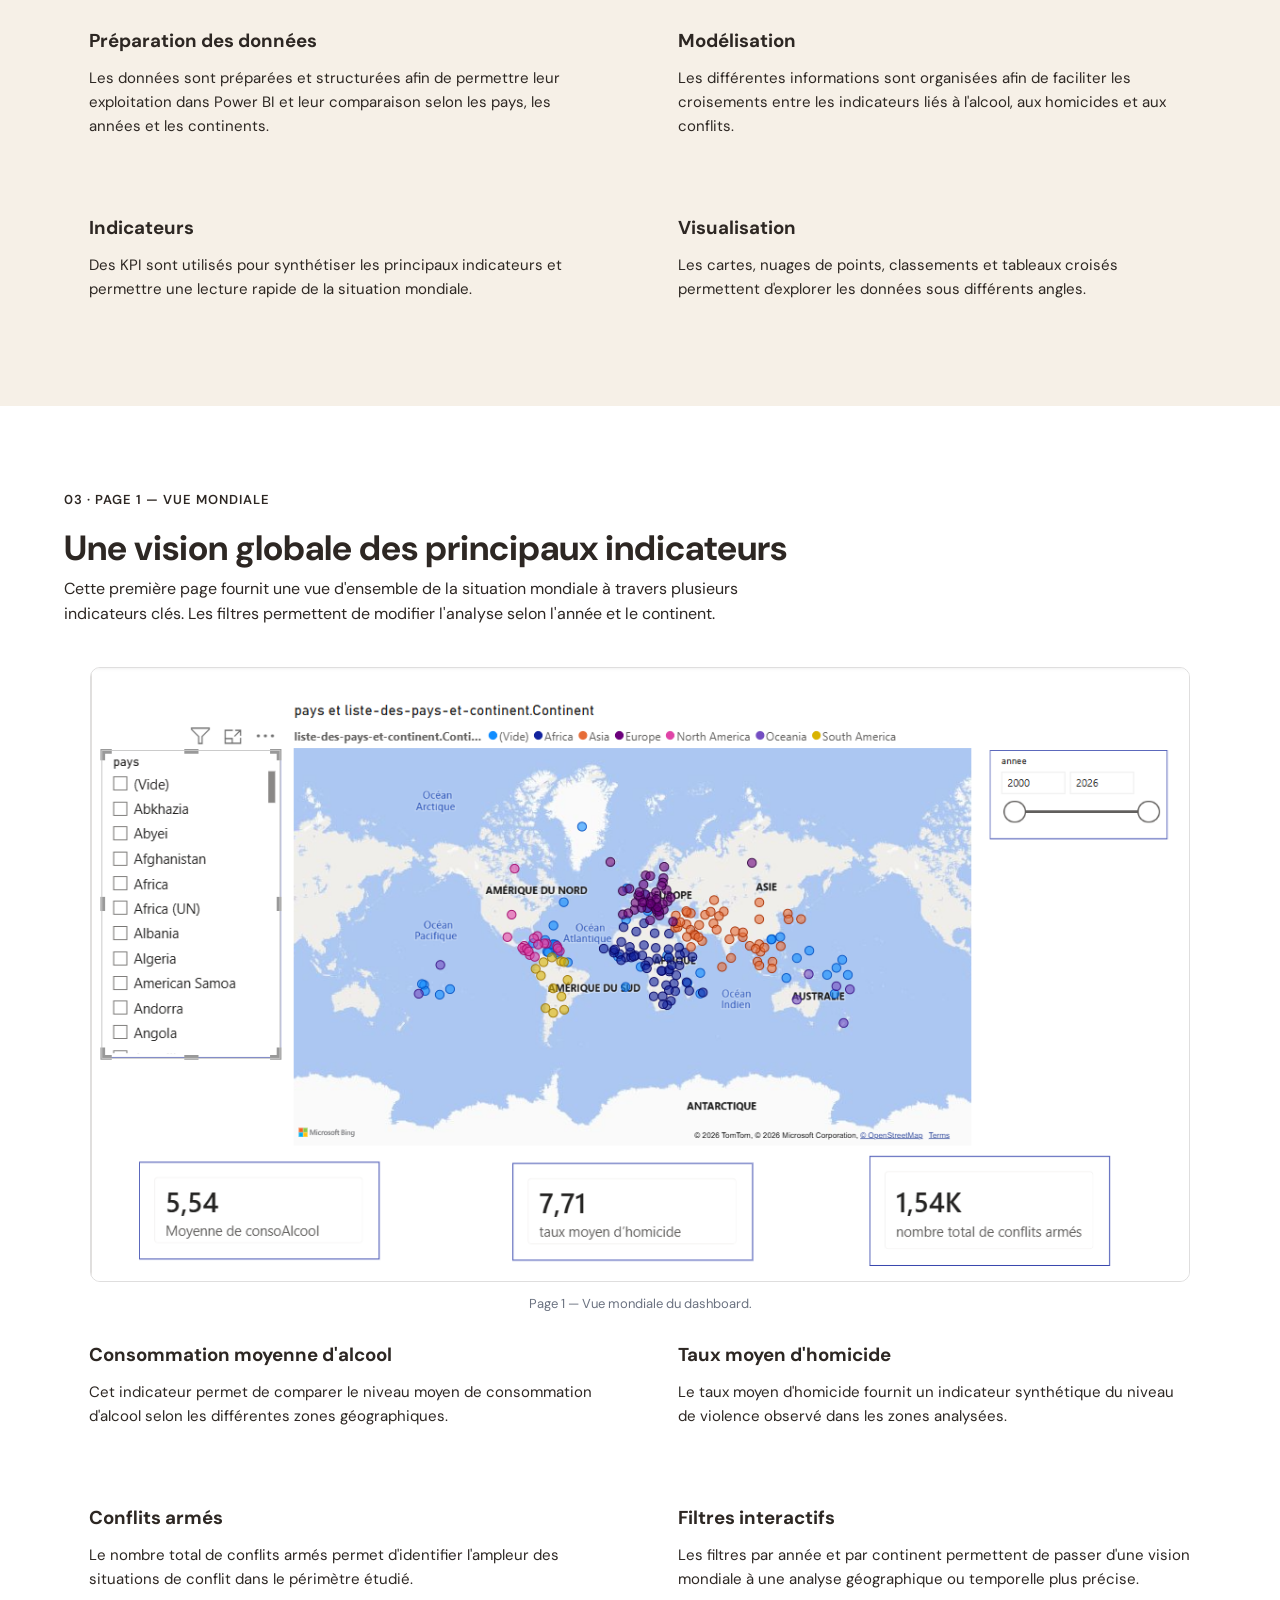
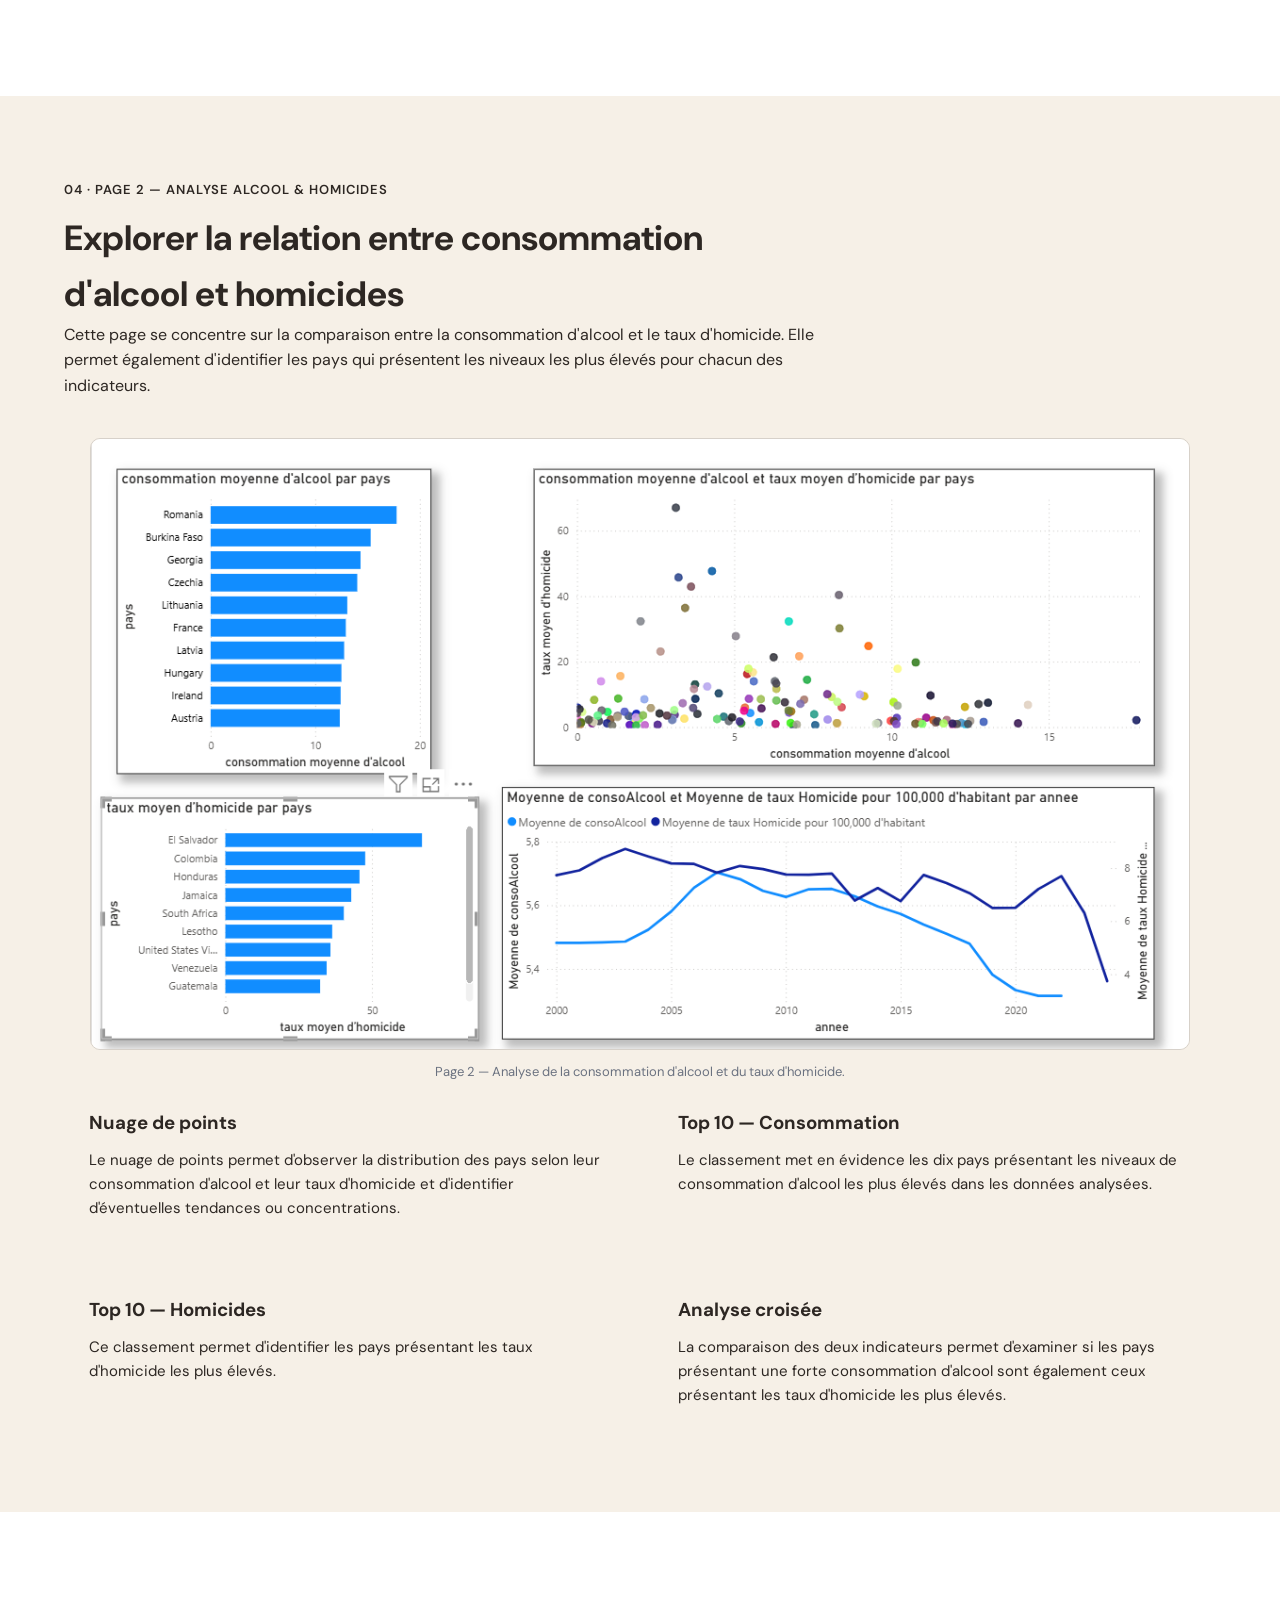
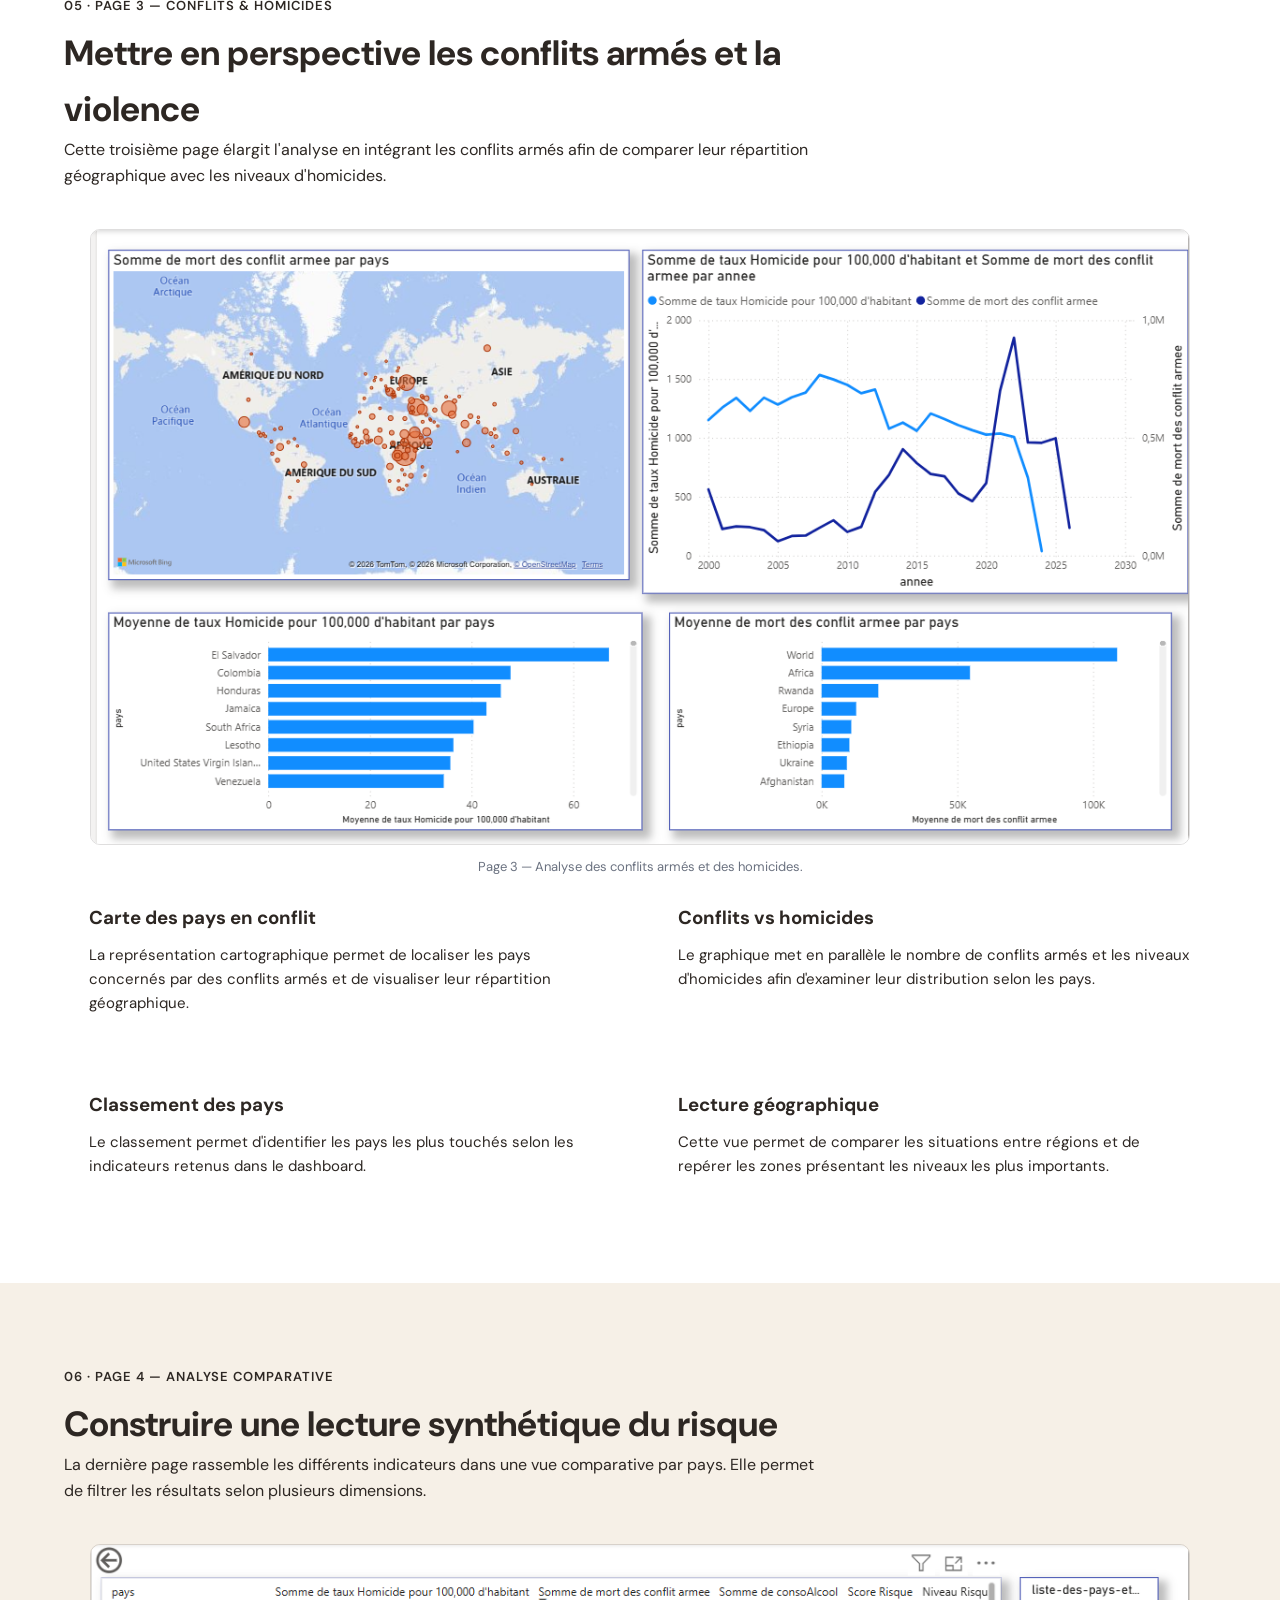
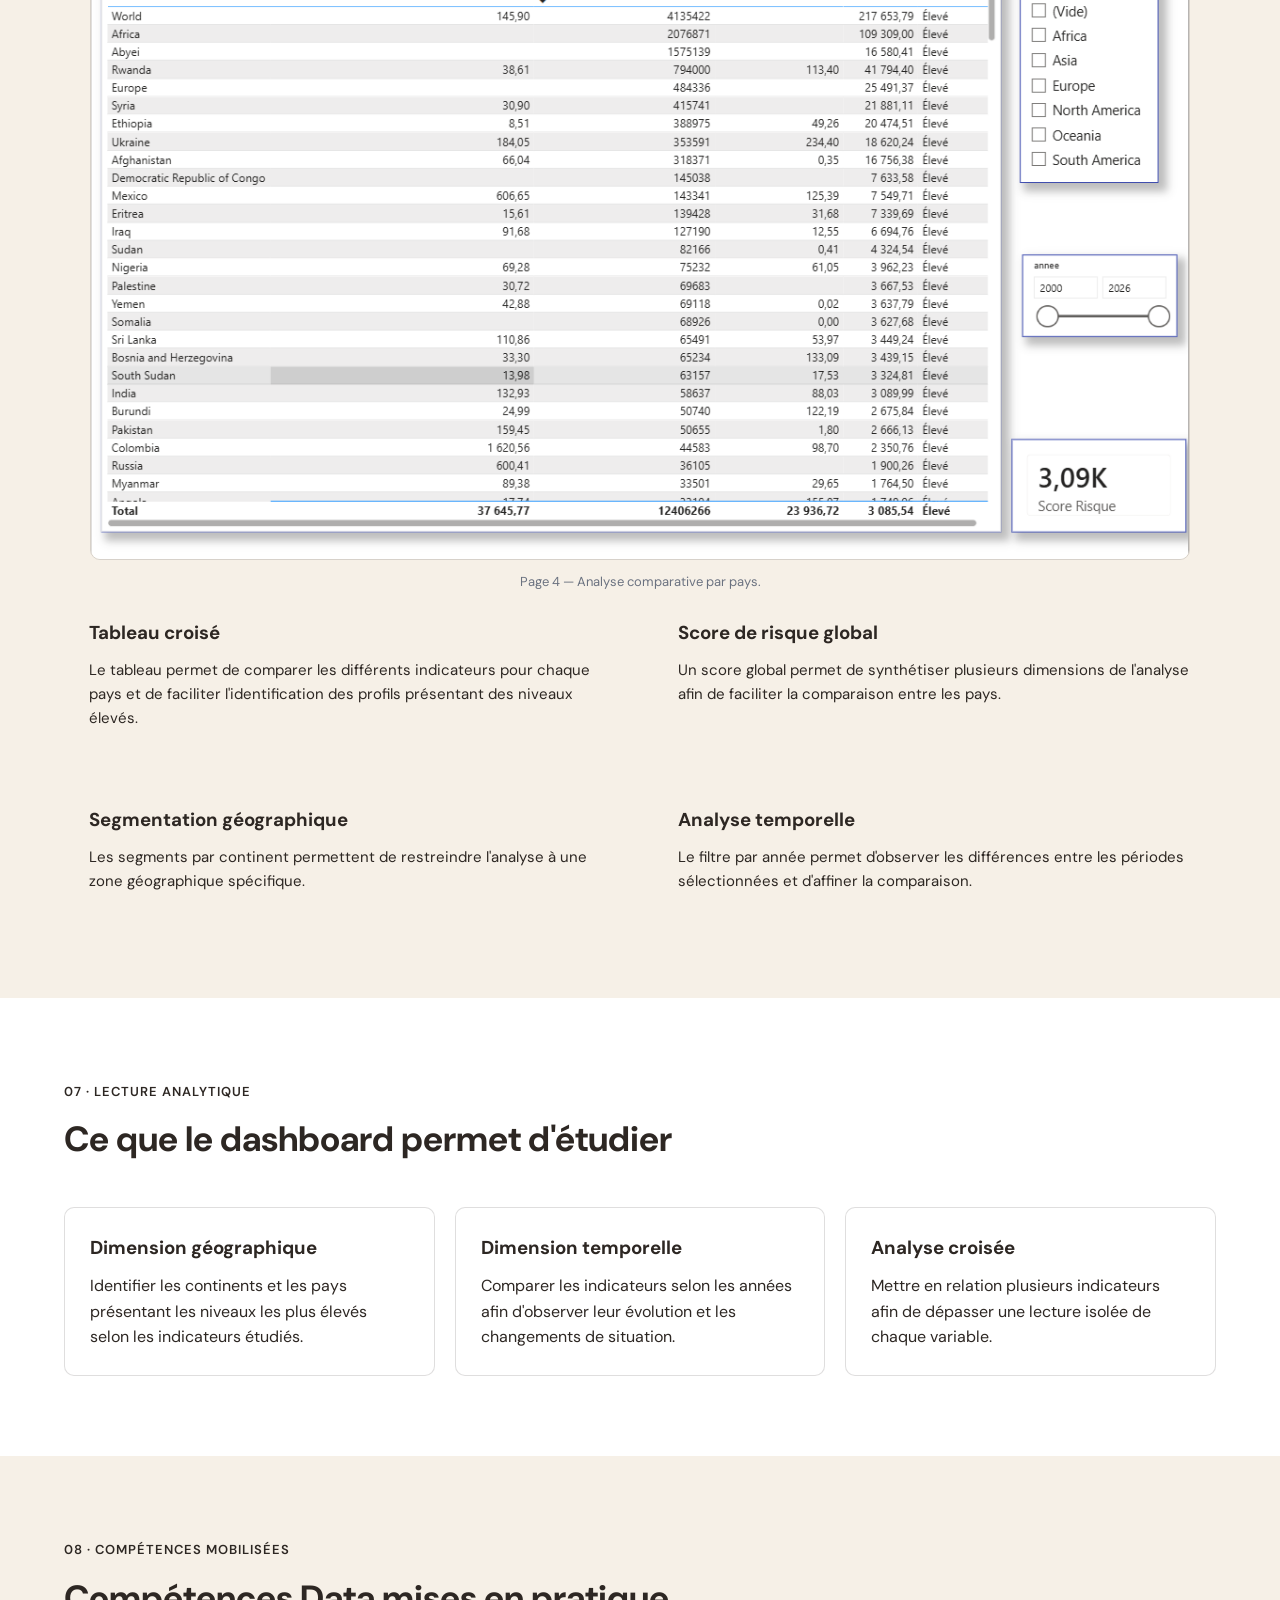
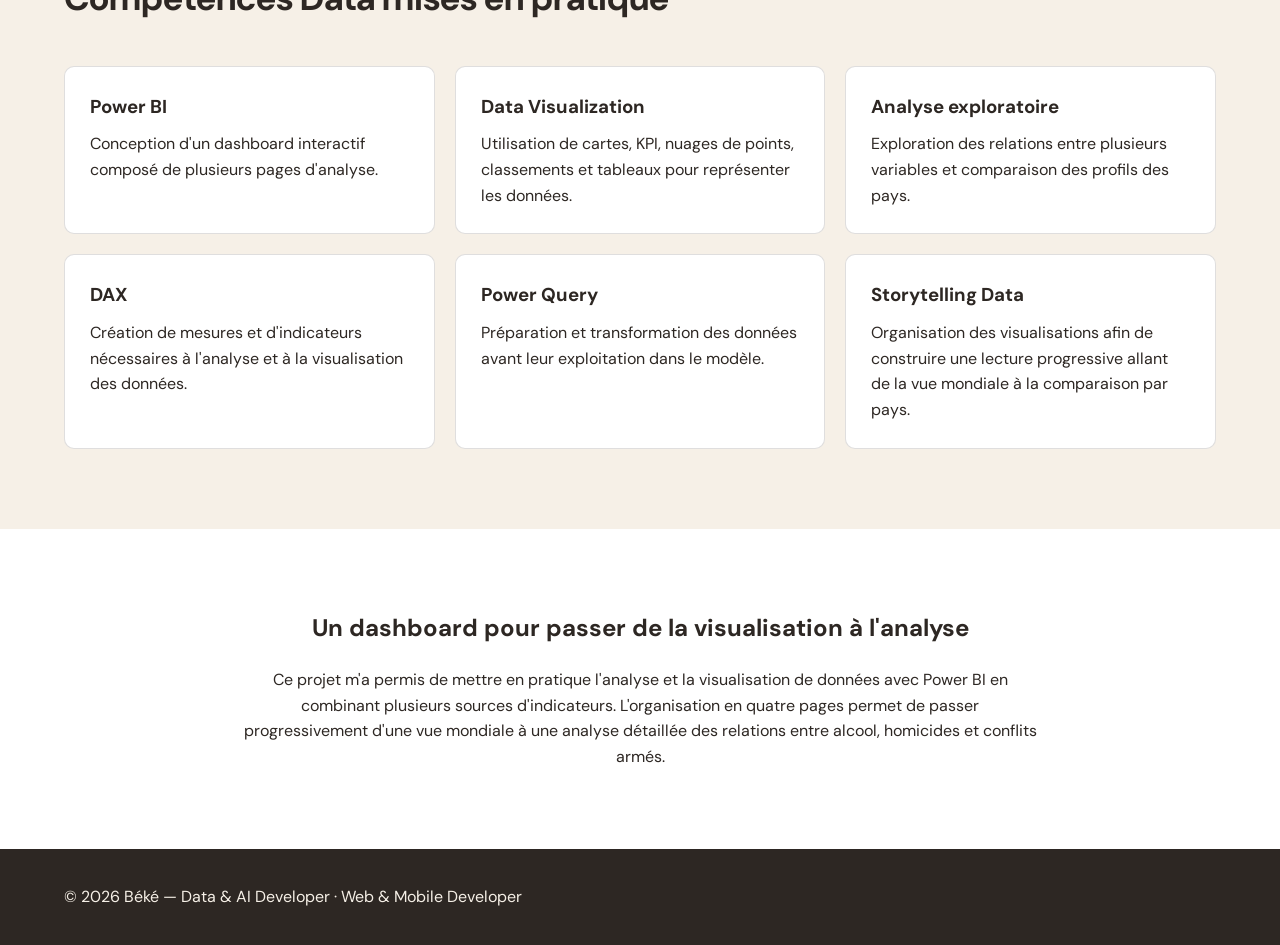
==== commit fc4bbf8c: "ajout de page" ====
--- a/projets/alcool-homicides.html
+++ b/projets/alcool-homicides.html
@@ -131,13 +131,11 @@
 
                 <div class="project-actions">
 
-                    <a href="#" class="btn-primary">
+                    <a href="https://drive.google.com/file/d/1vtvmNPnVLtRSRnUVgaAYZU7DOL_lHMY5/view?usp=sharing" class="btn-primary">
                         Voir le dashboard
                     </a>
 
-                    <a href="#" class="btn-secondary">
-                        GitHub
-                    </a>
+                    
 
                 </div>
 
@@ -149,7 +147,7 @@
             <div class="project-hero-image alcohol-hero-image">
 
                 <img
-                    src="../assets/projects/alcool-homicides/couverture.png"
+                    src="../images/alcool_1.png"
                     alt="Dashboard Power BI sur l'alcool, les homicides et les conflits"
                 >
 
